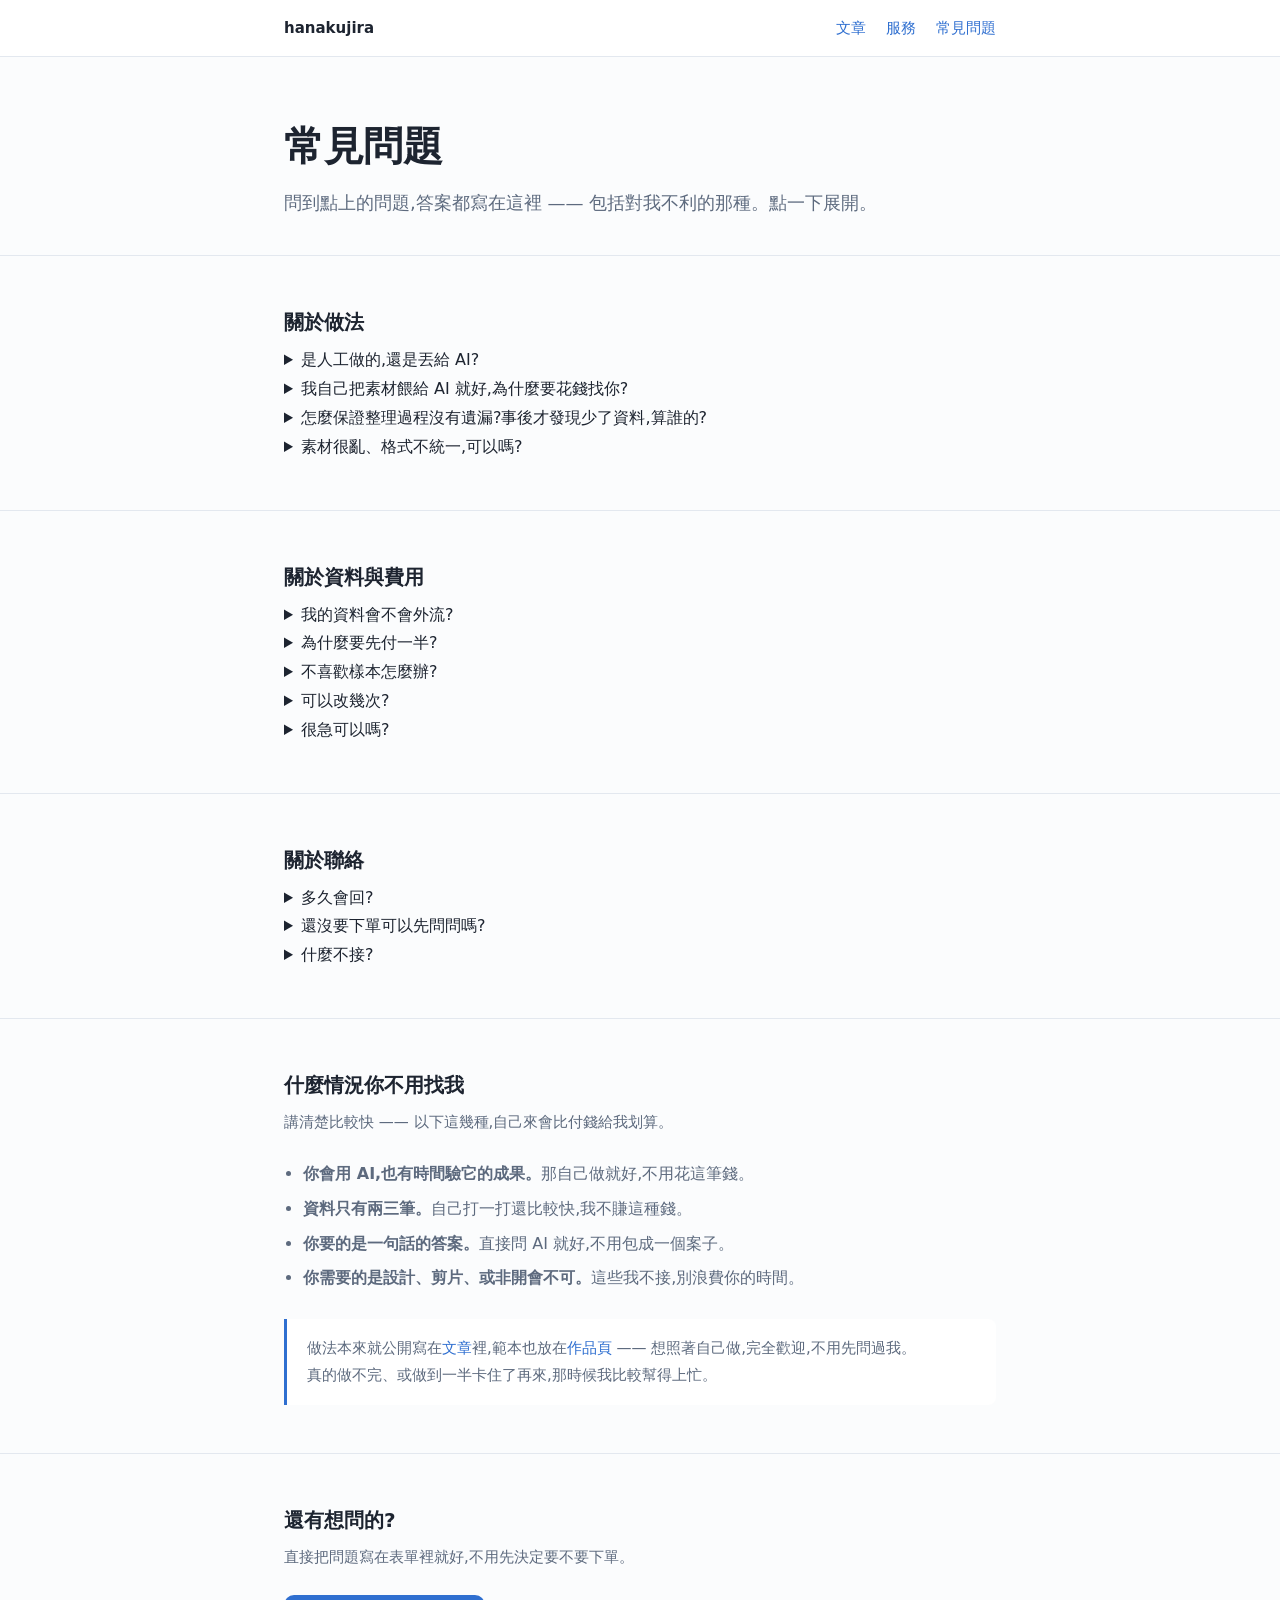
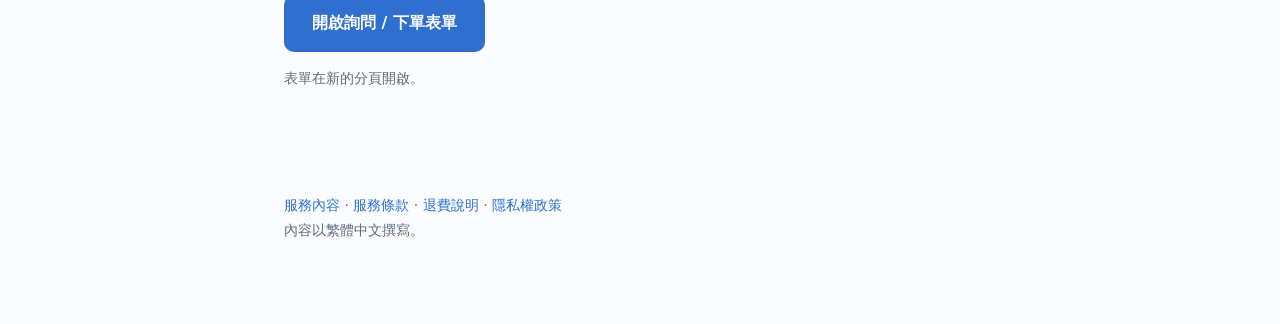
==== faq/index.html @ 6cf31150 "Add files via upload" ====
<!doctype html>
<html lang="zh-Hant">
<head>
<meta charset="utf-8">
<meta name="viewport" content="width=device-width, initial-scale=1">
<title>常見問題 ─ 把一團亂變成一份表</title>
<meta name="description" content="關於整理工作最常被問的幾件事:用不用 AI、資料會不會漏、外流不外流、為什麼要先付一半。">
<meta property="og:type" content="website">
<meta property="og:site_name" content="把一團亂變成一份表">
<meta property="og:title" content="常見問題 ─ 把一團亂變成一份表">
<meta property="og:description" content="關於整理工作最常被問的幾件事:用不用 AI、資料會不會漏、外流不外流、為什麼要先付一半。">
<meta name="twitter:card" content="summary">
<link rel="stylesheet" href="../assets/style.css">
</head>
<body>
<nav><div class="wrap">
  <a class="brand" href="../index.html">hanakujira</a>
  <a href="../index.html">文章</a>
  <a href="../service/index.html">服務</a>
  <a href="index.html">常見問題</a>
</div></nav>
<header class="top"><div class="wrap">
  <h1>常見問題</h1>
  <p class="lede">問到點上的問題,答案都寫在這裡 —— 包括對我不利的那種。點一下展開。</p>
</div></header>

<section><div class="wrap">
  <h2>關於做法</h2>
  <div class="faq">
    <details>
      <summary>是人工做的,還是丟給 AI?</summary>
      <p>兩者都有,分工是這樣:<strong>AI 負責把東西讀過一遍、產出初稿,人負責下判斷和對帳。</strong>哪一段是重複的模板、哪幾個時間點值得抽、格式對不對、有沒有漏 —— 這些是判斷,AI 不會替你做,它會交出一份看起來很完整、其實缺東缺西的東西。</p>
      <p>所以流程裡一定有一道人工檢查,交付前我會自己先對過一次數字。不假裝全程手做,那不誠實。</p>
    </details>
    <details>
      <summary>我自己把素材餵給 AI 就好,為什麼要花錢找你?</summary>
      <p>如果你已經很習慣用 AI、也知道怎麼驗它有沒有亂寫,那差別確實不大 —— 老實說,這份工作對你來說不划算。</p>
      <p>會來找我的,通常是這幾種情況:</p>
      <ul class="plain">
        <li><strong>不會用</strong> —— 光是要問出對的問題就得學一段時間。</li>
        <li><strong>沒時間</strong> —— 跟 AI 來回磨三小時,還不確定對不對。</li>
        <li><strong>要一個負責任的人</strong> —— 自己做的錯了只能自己吞;我做的跟說好的不符,全額退。</li>
      </ul>
      <p>買的是「不用學、不用試錯、有人負責」,不是「整理」這個動作本身。</p>
    </details>
    <details>
      <summary>怎麼保證整理過程沒有遺漏?事後才發現少了資料,算誰的?</summary>
      <p>不能保證零遺漏 —— 敢說零遺漏的是在騙人。能保證的是<strong>你看得到我漏在哪裡</strong>:</p>
      <ul class="plain">
        <li>交付時附一份<strong>對帳</strong>:原始幾筆 / 幾段 → 成品幾筆,兩邊數字要對得起來。</li>
        <li>成品每一列標<strong>來源</strong>(哪個檔、哪一段、哪個時間點),你可以隨機抽幾筆回去對。</li>
        <li>範圍內有漏,免費補到好;我方造成的重大遺漏又補不回來,照合約退費。</li>
      </ul>
      <p>但最後還是請你自己過目一遍。完全外包、事後才驗,誰也救不了。</p>
    </details>
    <details>
      <summary>素材很亂、格式不統一,可以嗎?</summary>
      <p>那正是我接的工作。CSV、Excel 匯出、記事本、截圖、手寫拍照、影片,都可以 —— 但越亂越需要你講一句「這幾份裡面哪些才是準的」,不然兩邊對不起來時我無從判斷。</p>
    </details>
  </div>
</div></section>

<section><div class="wrap">
  <h2>關於資料與費用</h2>
  <div class="faq">
    <details>
      <summary>我的資料會不會外流?</summary>
      <p>素材只用來做你這一案,不轉給第三人、不當範例(要當範例一定先問你、去識別化到認不出來)。案子結束後依<a href="../privacy/index.html">隱私權政策</a>的期限刪除。細節寫在那頁。</p>
    </details>
    <details>
      <summary>為什麼要先付一半?</summary>
      <p>因為這一半是「真的開始做」的界線 —— 沒收訂金就開工,接到一半消失的成本得我自己吞。另一半等你看過成品再付,對你是保障。</p>
      <p>開工前還有一段<strong>免費樣本</strong>:表格三行、文章一段。不像就散,不用付錢。</p>
    </details>
    <details>
      <summary>不喜歡樣本怎麼辦?</summary>
      <p>直接說不要,不用付任何費用,也不用客套。樣本存在的目的就是讓你早點反悔。</p>
    </details>
    <details>
      <summary>可以改幾次?</summary>
      <p>每一案範圍內含<strong>1 次修改</strong>,第二次起每次加 30%。範圍外的需求(本來沒說的)另計,會先報價再動手 —— 不會做完才跟你說要加錢。</p>
    </details>
    <details>
      <summary>很急可以嗎?</summary>
      <p>48 小時內交件算急件,加 50%,而且不保證接 —— 手上已經有案子時,硬接就是兩個都做不好。</p>
    </details>
  </div>
</div></section>

<section><div class="wrap">
  <h2>關於聯絡</h2>
  <div class="faq">
    <details>
      <summary>多久會回?</summary>
      <p>填完表單,一個工作天內會回,通常更快。假日或深夜的訊息,下一個工作天回。</p>
    </details>
    <details>
      <summary>還沒要下單可以先問問嗎?</summary>
      <p>可以。表單裡有一格「只是想問問,還沒要下單」,打勾就好 —— 我不會追著你問要不要做。要電話或要開會的就沒辦法了,這邊全程文字。</p>
    </details>
    <details>
      <summary>什麼不接?</summary>
      <p>畫圖、排版設計、影音剪輯;需要打電話或開會討論的;代客登入別人帳號的操作;以及「全部做完才付款」。其他大概都可以問問看。</p>
    </details>
  </div>
</div></section>

<section><div class="wrap">
  <h2>什麼情況你不用找我</h2>
  <p class="sub">講清楚比較快 —— 以下這幾種,自己來會比付錢給我划算。</p>
  <ul class="plain">
    <li><strong>你會用 AI,也有時間驗它的成果。</strong>那自己做就好,不用花這筆錢。</li>
    <li><strong>資料只有兩三筆。</strong>自己打一打還比較快,我不賺這種錢。</li>
    <li><strong>你要的是一句話的答案。</strong>直接問 AI 就好,不用包成一個案子。</li>
    <li><strong>你需要的是設計、剪片、或非開會不可。</strong>這些我不接,別浪費你的時間。</li>
  </ul>
  <div class="note">做法本來就公開寫在<a href="../index.html">文章</a>裡,範本也放在<a href="../cases/japanese-course/index.html">作品頁</a> —— 想照著自己做,完全歡迎,不用先問過我。<br>真的做不完、或做到一半卡住了再來,那時候我比較幫得上忙。</div>
</div></section>

<section style="border-bottom:none"><div class="wrap">
  <h2>還有想問的?</h2>
  <p class="sub">直接把問題寫在表單裡就好,不用先決定要不要下單。</p>
  <a class="cta" href="https://docs.google.com/forms/d/e/1FAIpQLScnGw0mX1LYNieRpI21n4VxQm3NAoE18wkauY4ghAWDm2J4aQ/viewform" target="_blank" rel="noopener">開啟詢問 / 下單表單</a>
  <p style="color:var(--muted);font-size:14px;margin-top:14px">表單在新的分頁開啟。</p>
</div></section>
<footer><div class="wrap">
  <a href="../service/index.html">服務內容</a> · <a href="../terms/index.html">服務條款</a> · <a href="../refund/index.html">退費說明</a> · <a href="../privacy/index.html">隱私權政策</a><br>
  內容以繁體中文撰寫。
</div></footer>
</body>
</html>
---- assets/style.css ----
:root{
  --ink:#1d2430; --muted:#5d6a7e; --line:#e3e8ef; --bg:#fbfcfd; --accent:#2f6fd0;
}
*{box-sizing:border-box}
html{-webkit-text-size-adjust:100%}
body{
  margin:0; background:var(--bg); color:var(--ink); line-height:1.8;
  font-family:"Noto Sans TC","Microsoft JhengHei","PingFang TC",system-ui,sans-serif;
  -webkit-font-smoothing:antialiased;
}
.wrap{max-width:760px;margin:0 auto;padding:0 24px}
a{color:var(--accent);text-decoration:none}
a:hover{text-decoration:underline}
nav{
  border-bottom:1px solid var(--line); background:#fff;
}
nav .wrap{display:flex;gap:20px;align-items:center;height:56px;font-size:15px}
nav .brand{font-weight:700;color:var(--ink);margin-right:auto}
header.top{padding:64px 0 36px;border-bottom:1px solid var(--line)}
h1{font-size:clamp(27px,5vw,40px);line-height:1.25;margin:0 0 16px;letter-spacing:-.01em}
.lede{font-size:18px;color:var(--muted);margin:0;max-width:34em}
.lede strong{color:var(--ink);font-weight:600}
section{padding:48px 0;border-bottom:1px solid var(--line)}
h2{font-size:20px;margin:0 0 6px}
.sub{color:var(--muted);font-size:15px;margin:0 0 24px}

/* 文章列表 */
ul.posts{list-style:none;margin:0;padding:0}
ul.posts li{border-bottom:1px solid var(--line);padding:20px 0}
ul.posts li:last-child{border-bottom:none}
ul.posts a{font-size:18px;font-weight:600;color:var(--ink)}
ul.posts .meta{color:var(--muted);font-size:14px;margin-top:4px}

/* 服務卡 */
.cards{display:grid;gap:16px}
.card{background:#fff;border:1px solid var(--line);border-radius:14px;padding:22px 24px;display:grid;grid-template-columns:1fr auto;gap:8px 20px;align-items:start}
.card h3{margin:0 0 6px;font-size:17px}
.card p{margin:0;color:var(--muted);font-size:15px}
.price{text-align:right;white-space:nowrap}
.price b{font-size:20px;display:block;letter-spacing:-.01em}
.price span{font-size:13px;color:var(--muted)}
.note{background:#fff;border-left:3px solid var(--accent);border-radius:0 8px 8px 0;padding:16px 20px;color:var(--muted);font-size:15px;margin-top:26px}
ol.steps{margin:0;padding:0;list-style:none;counter-reset:s}
ol.steps li{counter-increment:s;position:relative;padding-left:44px;margin-bottom:20px}
ol.steps li::before{content:counter(s);position:absolute;left:0;top:2px;width:28px;height:28px;border-radius:50%;background:var(--accent);color:#fff;display:grid;place-items:center;font-size:14px;font-weight:700}
ol.steps b{display:block}
ol.steps span{color:var(--muted);font-size:15px}
ul.plain{margin:0;padding-left:1.2em;color:var(--muted)}
ul.plain li{margin-bottom:6px}
.cta{display:inline-block;background:var(--accent);color:#fff;padding:14px 28px;border-radius:10px;font-weight:600}
.cta:hover{text-decoration:none;opacity:.9}

/* 文章本文 */
article.post{padding:48px 0 72px}
article.post h1{font-size:clamp(25px,4.5vw,34px);margin-bottom:28px}
article.post h2{font-size:21px;margin:44px 0 12px;padding-top:8px}
article.post h3{font-size:17px;margin:32px 0 10px}
article.post p{margin:0 0 18px}
article.post blockquote{margin:24px 0;padding:4px 0 4px 20px;border-left:3px solid var(--line);color:var(--muted)}
article.post blockquote p:last-child{margin-bottom:0}
article.post ul,article.post ol{padding-left:1.4em;margin:0 0 18px}
article.post li{margin-bottom:8px}
article.post pre{background:#11161f;color:#e6edf3;padding:16px 18px;border-radius:10px;overflow:auto;font-size:14px;line-height:1.6;margin:0 0 18px}
article.post code{font-family:"Cascadia Mono",Consolas,monospace;font-size:.92em;background:#eef1f5;padding:2px 5px;border-radius:4px}
article.post pre code{background:none;padding:0;font-size:inherit;color:inherit}
article.post table{border-collapse:collapse;width:100%;margin:0 0 20px;font-size:15px;background:#fff}
article.post th,article.post td{border:1px solid var(--line);padding:10px 12px;text-align:left;vertical-align:top}
article.post th{background:#f3f6fa;font-weight:600}
article.post hr{border:none;border-top:1px solid var(--line);margin:36px 0}
article.post img{max-width:100%}
footer{padding:40px 0 80px;color:var(--muted);font-size:14px}
@media(max-width:560px){.card{grid-template-columns:1fr}.price{text-align:left}}
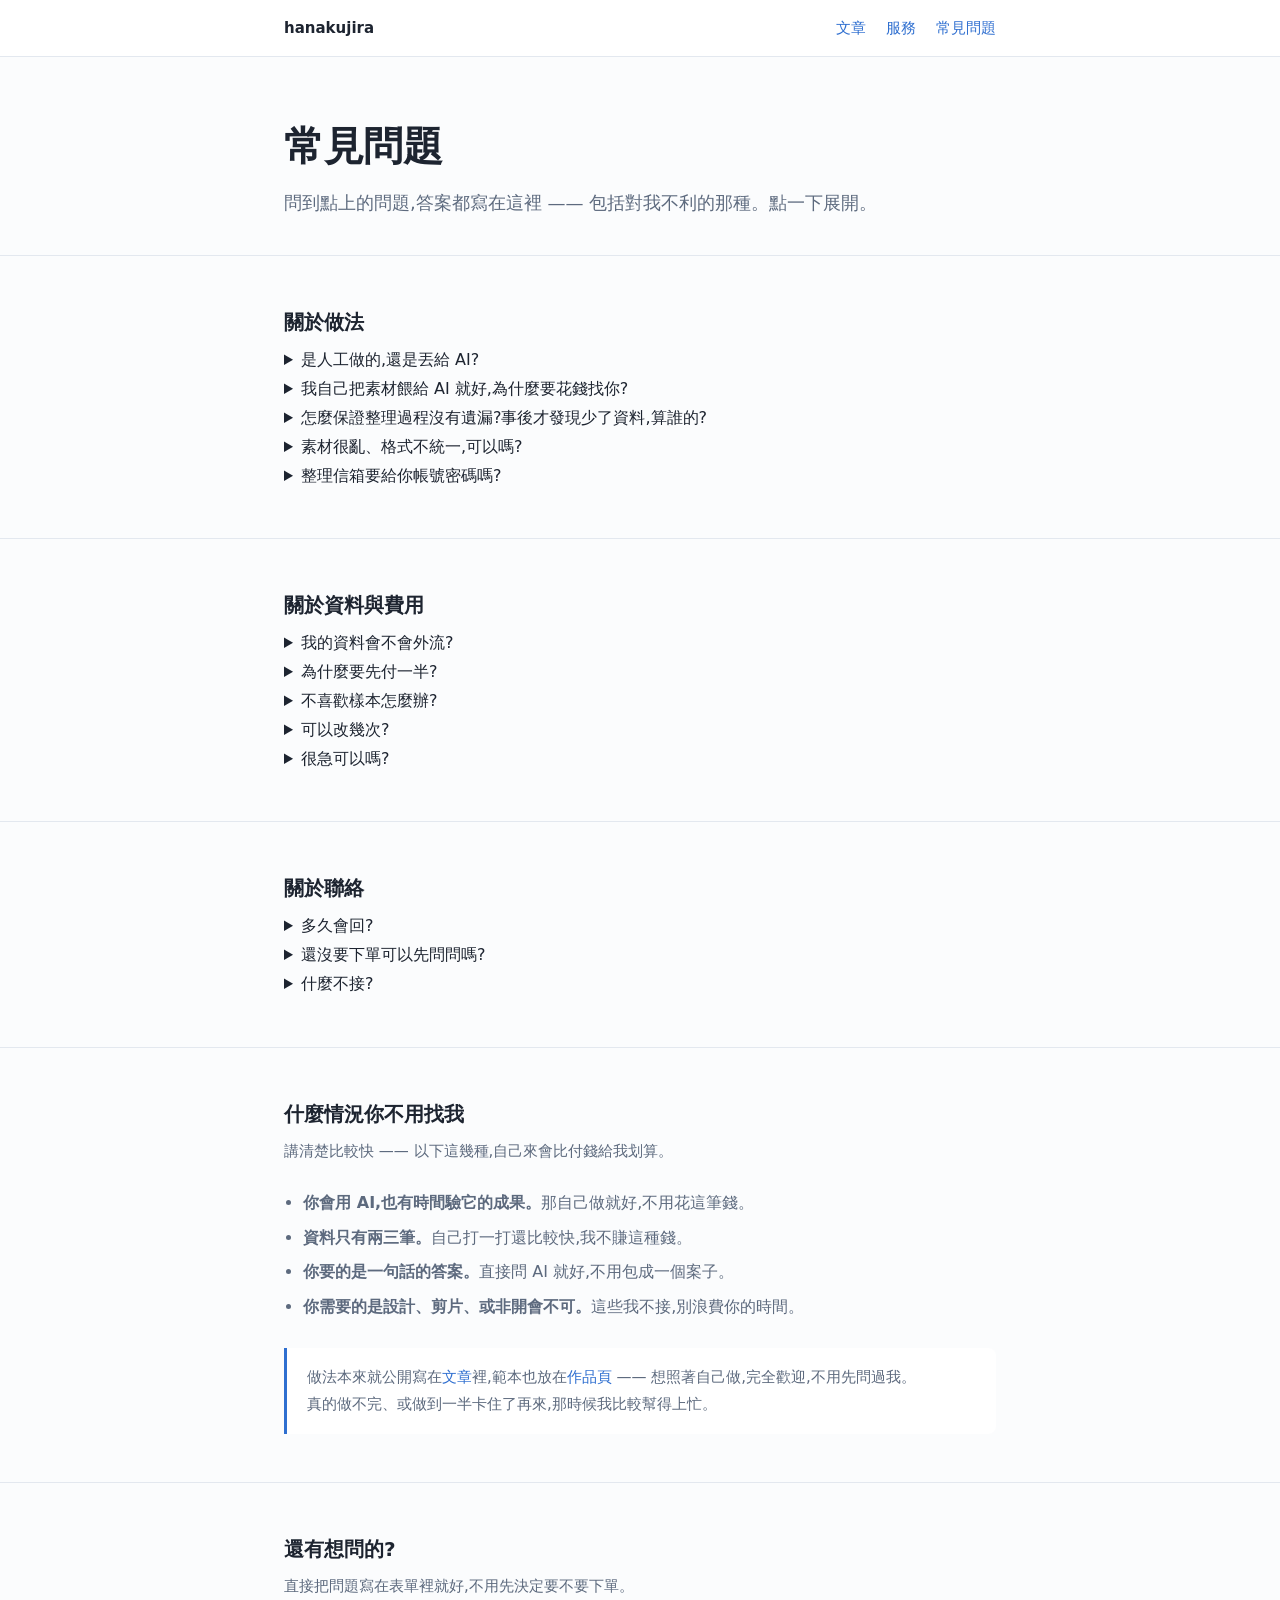
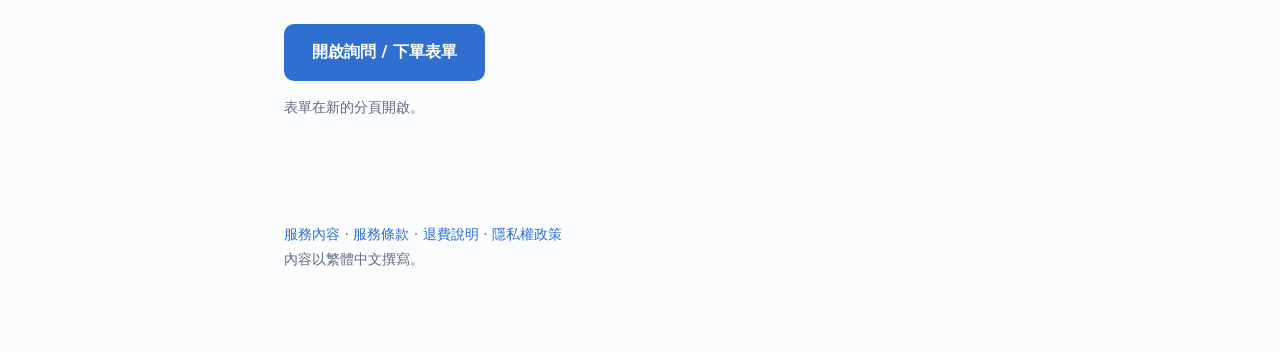
==== commit 4e5ba5b1: "Add files via upload" ====
--- a/faq/index.html
+++ b/faq/index.html
@@ -57,6 +57,11 @@
       <summary>素材很亂、格式不統一,可以嗎?</summary>
       <p>那正是我接的工作。CSV、Excel 匯出、記事本、截圖、手寫拍照、影片,都可以 —— 但越亂越需要你講一句「這幾份裡面哪些才是準的」,不然兩邊對不起來時我無從判斷。</p>
     </details>
+    <details>
+      <summary>整理信箱要給你帳號密碼嗎?</summary>
+      <p>不用,我不會登入你的信箱。做法是我出一份<strong>操作單</strong>:先封存哪些、哪些留著、兩條篩選器怎麼設,你在自己電腦上照著按十幾分鐘,按完就是結果。</p>
+      <p>信一封都不會刪,只是從收件匣搬到「封存」,搜尋還找得到。真的要刪,由你自己決定、自己按。</p>
+    </details>
   </div>
 </div></section>
 
@@ -96,7 +101,7 @@
     </details>
     <details>
       <summary>還沒要下單可以先問問嗎?</summary>
-      <p>可以。表單裡有一格「只是想問問,還沒要下單」,打勾就好 —— 我不會追著你問要不要做。要電話或要開會的就沒辦法了,這邊全程文字。</p>
+      <p>可以。表單裡有一題「這次是想下單,還是只想先問問?」,選「只是想先問問」就好 —— 我不會追著你問要不要做。要電話或要開會的就沒辦法了,這邊全程文字。</p>
     </details>
     <details>
       <summary>什麼不接?</summary>
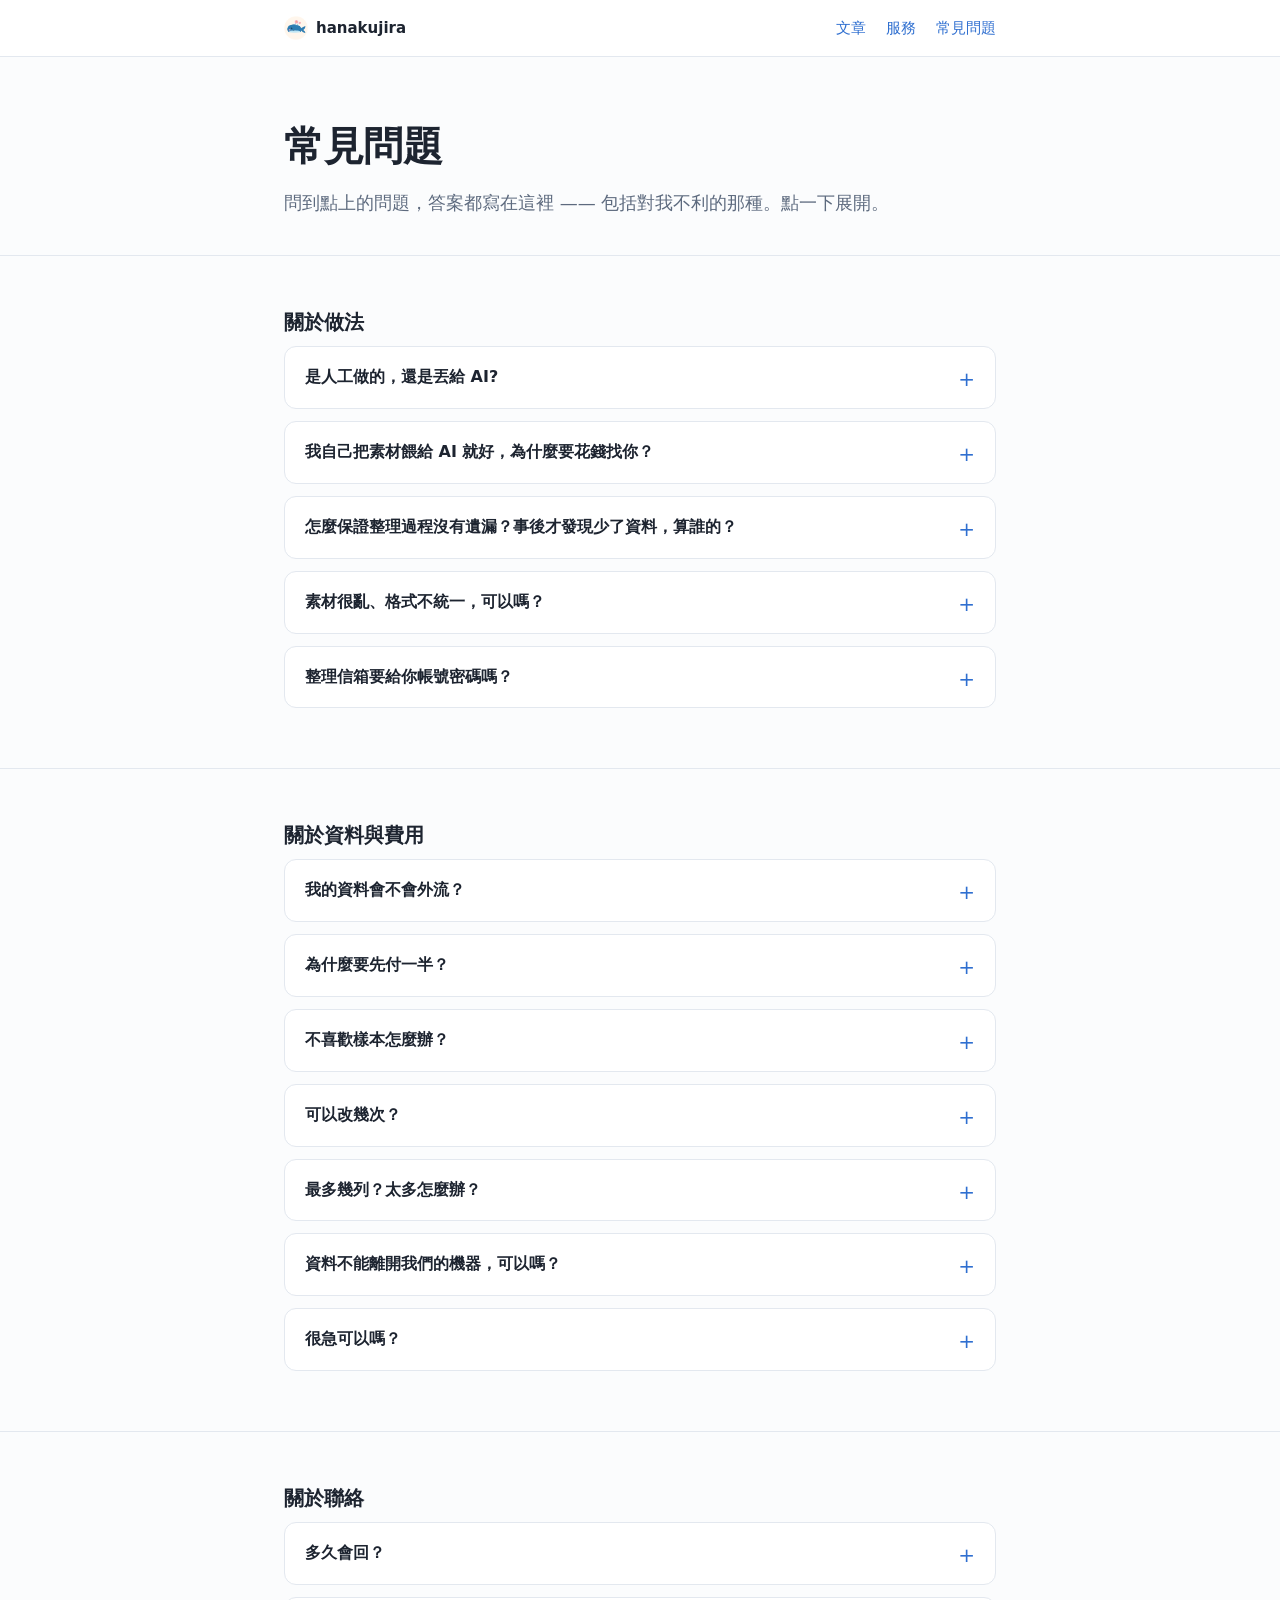
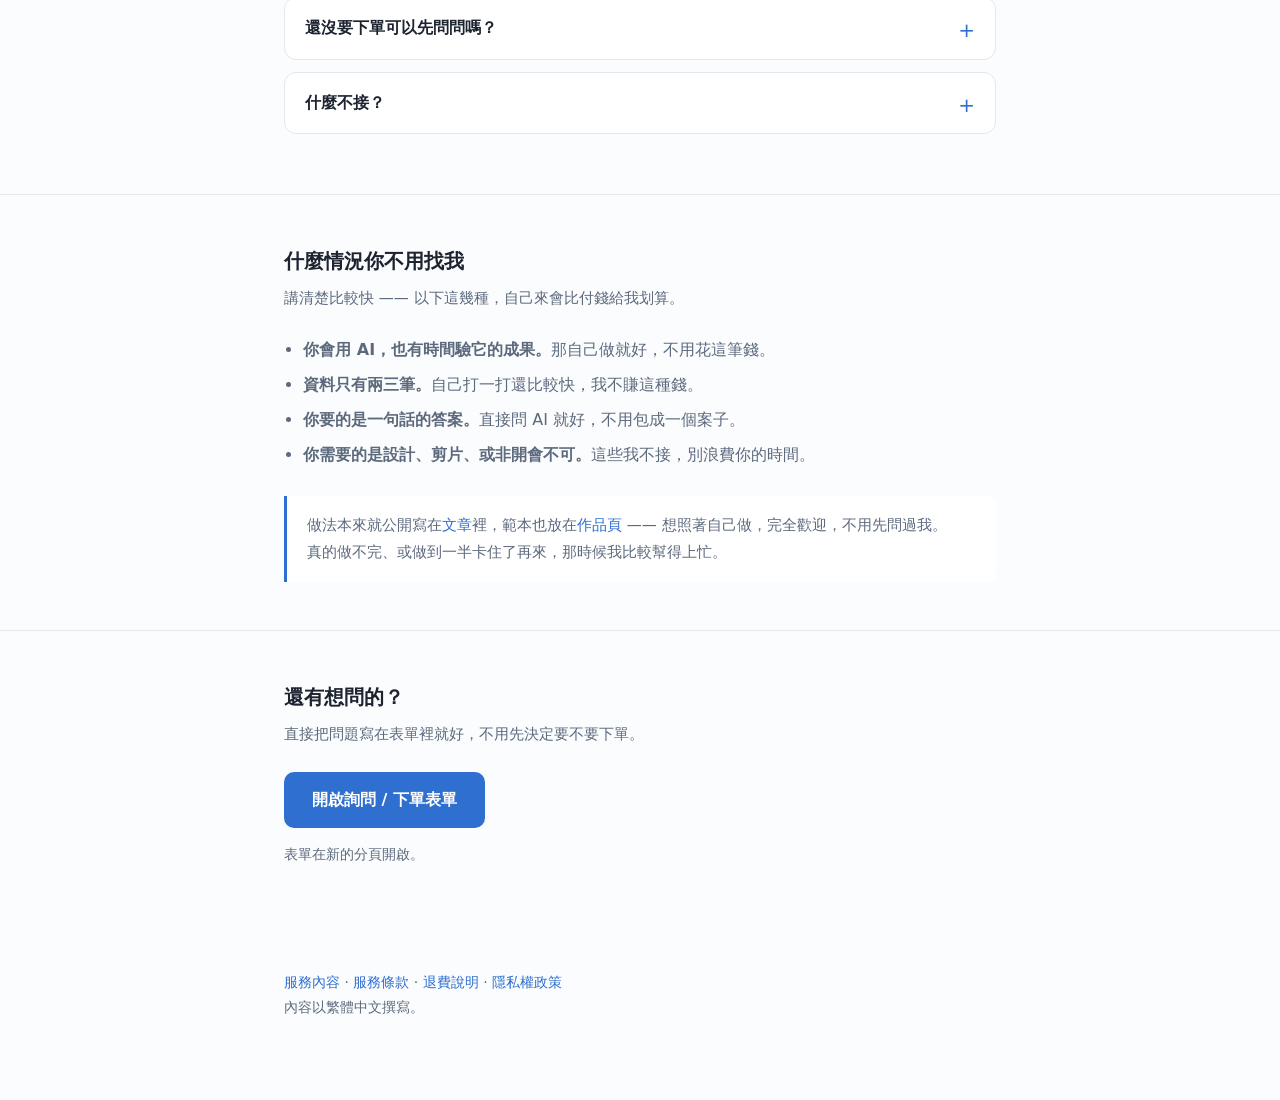
==== commit f5fd2256: "faq: row cap, cloud tools, and what I do not take" ====
--- a/faq/index.html
+++ b/faq/index.html
@@ -4,63 +4,64 @@
 <meta charset="utf-8">
 <meta name="viewport" content="width=device-width, initial-scale=1">
 <title>常見問題 ─ 把一團亂變成一份表</title>
-<meta name="description" content="關於整理工作最常被問的幾件事:用不用 AI、資料會不會漏、外流不外流、為什麼要先付一半。">
+<meta name="description" content="關於整理工作最常被問的幾件事：用不用 AI、資料會不會漏、外流不外流、為什麼要先付一半。">
 <meta property="og:type" content="website">
 <meta property="og:site_name" content="把一團亂變成一份表">
 <meta property="og:title" content="常見問題 ─ 把一團亂變成一份表">
-<meta property="og:description" content="關於整理工作最常被問的幾件事:用不用 AI、資料會不會漏、外流不外流、為什麼要先付一半。">
+<meta property="og:description" content="關於整理工作最常被問的幾件事：用不用 AI、資料會不會漏、外流不外流、為什麼要先付一半。">
 <meta name="twitter:card" content="summary">
 <link rel="stylesheet" href="../assets/style.css">
+<link rel="icon" href="../assets/logo.png">
 </head>
 <body>
 <nav><div class="wrap">
-  <a class="brand" href="../index.html">hanakujira</a>
+  <a class="brand" href="../index.html"><img class="brandlogo" src="../assets/logo.png" alt="" />hanakujira</a>
   <a href="../index.html">文章</a>
   <a href="../service/index.html">服務</a>
   <a href="index.html">常見問題</a>
 </div></nav>
 <header class="top"><div class="wrap">
   <h1>常見問題</h1>
-  <p class="lede">問到點上的問題,答案都寫在這裡 —— 包括對我不利的那種。點一下展開。</p>
+  <p class="lede">問到點上的問題，答案都寫在這裡 —— 包括對我不利的那種。點一下展開。</p>
 </div></header>
 
 <section><div class="wrap">
   <h2>關於做法</h2>
   <div class="faq">
     <details>
-      <summary>是人工做的,還是丟給 AI?</summary>
-      <p>兩者都有,分工是這樣:<strong>AI 負責把東西讀過一遍、產出初稿,人負責下判斷和對帳。</strong>哪一段是重複的模板、哪幾個時間點值得抽、格式對不對、有沒有漏 —— 這些是判斷,AI 不會替你做,它會交出一份看起來很完整、其實缺東缺西的東西。</p>
-      <p>所以流程裡一定有一道人工檢查,交付前我會自己先對過一次數字。不假裝全程手做,那不誠實。</p>
+      <summary>是人工做的，還是丟給 AI?</summary>
+      <p>兩者都有，分工是這樣：<strong>AI 負責把東西讀過一遍、產出初稿，人負責下判斷和對帳。</strong>哪一段是重複的模板、哪幾個時間點值得抽、格式對不對、有沒有漏 —— 這些是判斷，AI 不會替你做，它會交出一份看起來很完整、其實缺東缺西的東西。</p>
+      <p>所以流程裡一定有一道人工檢查，交付前我會自己先對過一次數字。不假裝全程手做，那不誠實。</p>
     </details>
     <details>
-      <summary>我自己把素材餵給 AI 就好,為什麼要花錢找你?</summary>
-      <p>如果你已經很習慣用 AI、也知道怎麼驗它有沒有亂寫,那差別確實不大 —— 老實說,這份工作對你來說不划算。</p>
-      <p>會來找我的,通常是這幾種情況:</p>
+      <summary>我自己把素材餵給 AI 就好，為什麼要花錢找你？</summary>
+      <p>如果你已經很習慣用 AI、也知道怎麼驗它有沒有亂寫，那差別確實不大 —— 老實說，這份工作對你來說不划算。</p>
+      <p>會來找我的，通常是這幾種情況：</p>
       <ul class="plain">
         <li><strong>不會用</strong> —— 光是要問出對的問題就得學一段時間。</li>
-        <li><strong>沒時間</strong> —— 跟 AI 來回磨三小時,還不確定對不對。</li>
-        <li><strong>要一個負責任的人</strong> —— 自己做的錯了只能自己吞;我做的跟說好的不符,全額退。</li>
+        <li><strong>沒時間</strong> —— 跟 AI 來回磨三小時，還不確定對不對。</li>
+        <li><strong>要一個負責任的人</strong> —— 自己做的錯了只能自己吞；我做的跟說好的不符，全額退。</li>
       </ul>
-      <p>買的是「不用學、不用試錯、有人負責」,不是「整理」這個動作本身。</p>
+      <p>買的是「不用學、不用試錯、有人負責」，不是「整理」這個動作本身。</p>
     </details>
     <details>
-      <summary>怎麼保證整理過程沒有遺漏?事後才發現少了資料,算誰的?</summary>
-      <p>不能保證零遺漏 —— 敢說零遺漏的是在騙人。能保證的是<strong>你看得到我漏在哪裡</strong>:</p>
+      <summary>怎麼保證整理過程沒有遺漏？事後才發現少了資料，算誰的？</summary>
+      <p>不能保證零遺漏 —— 敢說零遺漏的是在騙人。能保證的是<strong>你看得到我漏在哪裡</strong>：</p>
       <ul class="plain">
-        <li>交付時附一份<strong>對帳</strong>:原始幾筆 / 幾段 → 成品幾筆,兩邊數字要對得起來。</li>
-        <li>成品每一列標<strong>來源</strong>(哪個檔、哪一段、哪個時間點),你可以隨機抽幾筆回去對。</li>
-        <li>範圍內有漏,免費補到好;我方造成的重大遺漏又補不回來,照合約退費。</li>
+        <li>交付時附一份<strong>對帳</strong>：原始幾筆 / 幾段 → 成品幾筆，兩邊數字要對得起來。</li>
+        <li>成品每一列標<strong>來源</strong>（哪個檔、哪一段、哪個時間點），你可以隨機抽幾筆回去對。</li>
+        <li>範圍內有漏，免費補到好；我方造成的重大遺漏又補不回來，照合約退費。</li>
       </ul>
-      <p>但最後還是請你自己過目一遍。完全外包、事後才驗,誰也救不了。</p>
+      <p>但最後還是請你自己過目一遍。完全外包、事後才驗，誰也救不了。</p>
     </details>
     <details>
-      <summary>素材很亂、格式不統一,可以嗎?</summary>
-      <p>那正是我接的工作。CSV、Excel 匯出、記事本、截圖、手寫拍照、影片,都可以 —— 但越亂越需要你講一句「這幾份裡面哪些才是準的」,不然兩邊對不起來時我無從判斷。</p>
+      <summary>素材很亂、格式不統一，可以嗎？</summary>
+      <p>那正是我接的工作。CSV、Excel 匯出、記事本、截圖、手寫拍照、影片，都可以 —— 但越亂越需要你講一句「這幾份裡面哪些才是準的」，不然兩邊對不起來時我無從判斷。</p>
     </details>
     <details>
-      <summary>整理信箱要給你帳號密碼嗎?</summary>
-      <p>不用,我不會登入你的信箱。做法是我出一份<strong>操作單</strong>:先封存哪些、哪些留著、兩條篩選器怎麼設,你在自己電腦上照著按十幾分鐘,按完就是結果。</p>
-      <p>信一封都不會刪,只是從收件匣搬到「封存」,搜尋還找得到。真的要刪,由你自己決定、自己按。</p>
+      <summary>整理信箱要給你帳號密碼嗎？</summary>
+      <p>不用，我不會登入你的信箱。做法是我出一份<strong>操作單</strong>：先封存哪些、哪些留著、兩條篩選器怎麼設，你在自己電腦上照著按十幾分鐘，按完就是結果。</p>
+      <p>信一封都不會刪，只是從收件匣搬到「封存」，搜尋還找得到。真的要刪，由你自己決定、自己按。</p>
     </details>
   </div>
 </div></section>
@@ -69,25 +70,35 @@
   <h2>關於資料與費用</h2>
   <div class="faq">
     <details>
-      <summary>我的資料會不會外流?</summary>
-      <p>素材只用來做你這一案,不轉給第三人、不當範例(要當範例一定先問你、去識別化到認不出來)。案子結束後依<a href="../privacy/index.html">隱私權政策</a>的期限刪除。細節寫在那頁。</p>
+      <summary>我的資料會不會外流？</summary>
+      <p>素材只用來做你這一案，不轉給第三人、不當範例（要當範例一定先問你、去識別化到認不出來）。案子結束後依<a href="../privacy/index.html">隱私權政策</a>的期限刪除。細節寫在那頁。</p>
     </details>
     <details>
-      <summary>為什麼要先付一半?</summary>
-      <p>因為這一半是「真的開始做」的界線 —— 沒收訂金就開工,接到一半消失的成本得我自己吞。另一半等你看過成品再付,對你是保障。</p>
-      <p>開工前還有一段<strong>免費樣本</strong>:表格三行、文章一段。不像就散,不用付錢。</p>
+      <summary>為什麼要先付一半？</summary>
+      <p>因為這一半是「真的開始做」的界線 —— 沒收訂金就開工，接到一半消失的成本得我自己吞。另一半等你看過成品再付，對你是保障。</p>
+      <p>開工前還有一段<strong>免費樣本</strong>：表格三行、文章一段。這一段是給你「看風格、看手路」的取樣，不算開工，不像就散，不用付錢。</p>
     </details>
     <details>
-      <summary>不喜歡樣本怎麼辦?</summary>
-      <p>直接說不要,不用付任何費用,也不用客套。樣本存在的目的就是讓你早點反悔。</p>
+      <summary>不喜歡樣本怎麼辦？</summary>
+      <p>直接說不要，不用付任何費用，也不用客套。樣本存在的目的就是讓你早點反悔。</p>
     </details>
     <details>
-      <summary>可以改幾次?</summary>
-      <p>每一案範圍內含<strong>1 次修改</strong>,第二次起每次加 30%。範圍外的需求(本來沒說的)另計,會先報價再動手 —— 不會做完才跟你說要加錢。</p>
+      <summary>可以改幾次？</summary>
+      <p>每一案範圍內含<strong>1 次修改</strong>，第二次起每次加 30%。範圍外的需求（本來沒說的）另計，會先報價再動手 —— 不會做完才跟你說要加錢。</p>
+      <p>要分清楚兩種：<strong>「漏做」</strong>是我們的錯，不算修改次數，免費補到好；<strong>「想改」</strong>是你看了想調整內容或方向，才計入上面的修改次數。</p>
     </details>
     <details>
-      <summary>很急可以嗎?</summary>
-      <p>48 小時內交件算急件,加 50%,而且不保證接 —— 手上已經有案子時,硬接就是兩個都做不好。</p>
+      <summary>最多幾列？太多怎麼辦？</summary>
+      <p>單張表 <strong>2,000 列以內</strong>是固定價的範圍。超過的我會先切成幾段、或分成幾次交，報價前講清楚是哪一種，不會做完才說要加錢。<br>輸入請給 CSV、XLSX 或 Google Sheets 連結；截圖和 PDF 不行 —— 那不是「幫你整理」，那是「幫你重打」。</p>
+    </details>
+    <details>
+      <summary>資料不能離開我們的機器，可以嗎？</summary>
+      <p><strong>這種我不接。</strong>我用的模型在雲端，檔案讀的時候會經過第三方服務。與其先答應了再出事，不如現在就說清楚。</p>
+      <p>如果只是「不想把客戶名單整份給人看」，可以只送<strong>五列樣本</strong>，我先告訴你哪些欄位該遮、怎麼遮，遮完再談。我不會拿你的資料去訓練任何東西，結案後工作副本刪掉。</p>
+    </details>
+    <details>
+      <summary>很急可以嗎？</summary>
+      <p>48 小時內交件算急件，加 50%，而且不保證接 —— 手上已經有案子時，硬接就是兩個都做不好。<strong>當日急件一律不接。</strong></p>
     </details>
   </div>
 </div></section>
@@ -96,35 +107,35 @@
   <h2>關於聯絡</h2>
   <div class="faq">
     <details>
-      <summary>多久會回?</summary>
-      <p>填完表單,一個工作天內會回,通常更快。假日或深夜的訊息,下一個工作天回。</p>
+      <summary>多久會回？</summary>
+      <p>填完表單，一個工作天內會回，通常更快。假日或深夜的訊息，下一個工作天回。</p>
     </details>
     <details>
-      <summary>還沒要下單可以先問問嗎?</summary>
-      <p>可以。表單裡有一題「這次是想下單,還是只想先問問?」,選「只是想先問問」就好 —— 我不會追著你問要不要做。要電話或要開會的就沒辦法了,這邊全程文字。</p>
+      <summary>還沒要下單可以先問問嗎？</summary>
+      <p>可以。表單裡有一題「這次是想下單，還是只想先問問？」，選「只是想先問問」就好 —— 我不會追著你問要不要做。要電話或要開會的就沒辦法了，這邊全程文字。</p>
     </details>
     <details>
-      <summary>什麼不接?</summary>
-      <p>畫圖、排版設計、影音剪輯;需要打電話或開會討論的;代客登入別人帳號的操作;以及「全部做完才付款」。其他大概都可以問問看。</p>
+      <summary>什麼不接？</summary>
+      <p>畫圖、排版設計、影音剪輯；需要打電話或開會討論的；代客登入別人帳號的操作；以及「全部做完才付款」。其他大概都可以問問看。</p>
     </details>
   </div>
 </div></section>
 
 <section><div class="wrap">
   <h2>什麼情況你不用找我</h2>
-  <p class="sub">講清楚比較快 —— 以下這幾種,自己來會比付錢給我划算。</p>
+  <p class="sub">講清楚比較快 —— 以下這幾種，自己來會比付錢給我划算。</p>
   <ul class="plain">
-    <li><strong>你會用 AI,也有時間驗它的成果。</strong>那自己做就好,不用花這筆錢。</li>
-    <li><strong>資料只有兩三筆。</strong>自己打一打還比較快,我不賺這種錢。</li>
-    <li><strong>你要的是一句話的答案。</strong>直接問 AI 就好,不用包成一個案子。</li>
-    <li><strong>你需要的是設計、剪片、或非開會不可。</strong>這些我不接,別浪費你的時間。</li>
+    <li><strong>你會用 AI，也有時間驗它的成果。</strong>那自己做就好，不用花這筆錢。</li>
+    <li><strong>資料只有兩三筆。</strong>自己打一打還比較快，我不賺這種錢。</li>
+    <li><strong>你要的是一句話的答案。</strong>直接問 AI 就好，不用包成一個案子。</li>
+    <li><strong>你需要的是設計、剪片、或非開會不可。</strong>這些我不接，別浪費你的時間。</li>
   </ul>
-  <div class="note">做法本來就公開寫在<a href="../index.html">文章</a>裡,範本也放在<a href="../cases/japanese-course/index.html">作品頁</a> —— 想照著自己做,完全歡迎,不用先問過我。<br>真的做不完、或做到一半卡住了再來,那時候我比較幫得上忙。</div>
+  <div class="note">做法本來就公開寫在<a href="../index.html">文章</a>裡，範本也放在<a href="../cases/japanese-course/index.html">作品頁</a> —— 想照著自己做，完全歡迎，不用先問過我。<br>真的做不完、或做到一半卡住了再來，那時候我比較幫得上忙。</div>
 </div></section>
 
 <section style="border-bottom:none"><div class="wrap">
-  <h2>還有想問的?</h2>
-  <p class="sub">直接把問題寫在表單裡就好,不用先決定要不要下單。</p>
+  <h2>還有想問的？</h2>
+  <p class="sub">直接把問題寫在表單裡就好，不用先決定要不要下單。</p>
   <a class="cta" href="https://docs.google.com/forms/d/e/1FAIpQLScnGw0mX1LYNieRpI21n4VxQm3NAoE18wkauY4ghAWDm2J4aQ/viewform" target="_blank" rel="noopener">開啟詢問 / 下單表單</a>
   <p style="color:var(--muted);font-size:14px;margin-top:14px">表單在新的分頁開啟。</p>
 </div></section>
--- a/assets/style.css
+++ b/assets/style.css
@@ -15,7 +15,13 @@
   border-bottom:1px solid var(--line); background:#fff;
 }
 nav .wrap{display:flex;gap:20px;align-items:center;height:56px;font-size:15px}
-nav .brand{font-weight:700;color:var(--ink);margin-right:auto}
+nav .brand{font-weight:700;color:var(--ink);margin-right:auto;display:flex;align-items:center;gap:8px}
+nav .brandlogo{width:24px;height:24px;display:block}
+/* 遠端還沒改 HTML 的頁面:用 CSS 補上同一顆小圓鯨,不必逐頁上傳 */
+nav .brand:not(:has(img))::before{
+  content:""; width:24px; height:24px; display:block; flex:none;
+  background:url("logo.png") center/contain no-repeat;
+}
 header.top{padding:64px 0 36px;border-bottom:1px solid var(--line)}
 h1{font-size:clamp(27px,5vw,40px);line-height:1.25;margin:0 0 16px;letter-spacing:-.01em}
 .lede{font-size:18px;color:var(--muted);margin:0;max-width:34em}
@@ -68,5 +74,17 @@
 article.post th{background:#f3f6fa;font-weight:600}
 article.post hr{border:none;border-top:1px solid var(--line);margin:36px 0}
 article.post img{max-width:100%}
+/* 常見問題:折疊清單 */
+.faq{margin:0}
+.faq details{background:#fff;border:1px solid var(--line);border-radius:12px;padding:0 20px;margin-bottom:12px}
+.faq summary{cursor:pointer;font-weight:600;font-size:16px;padding:16px 0;list-style:none;position:relative;padding-right:32px}
+.faq summary::-webkit-details-marker{display:none}
+.faq summary::after{content:"+";position:absolute;right:0;top:14px;color:var(--accent);font-size:20px;font-weight:400}
+.faq details[open] summary::after{content:"−"}
+.faq details[open] summary{border-bottom:1px solid var(--line);margin-bottom:14px}
+.faq details p{color:var(--muted);font-size:15px;margin:0 0 14px}
+.faq details p:last-child{margin-bottom:18px}
+.faq details ul.plain{margin:0 0 14px;padding-left:1.2em}
+
 footer{padding:40px 0 80px;color:var(--muted);font-size:14px}
 @media(max-width:560px){.card{grid-template-columns:1fr}.price{text-align:left}}
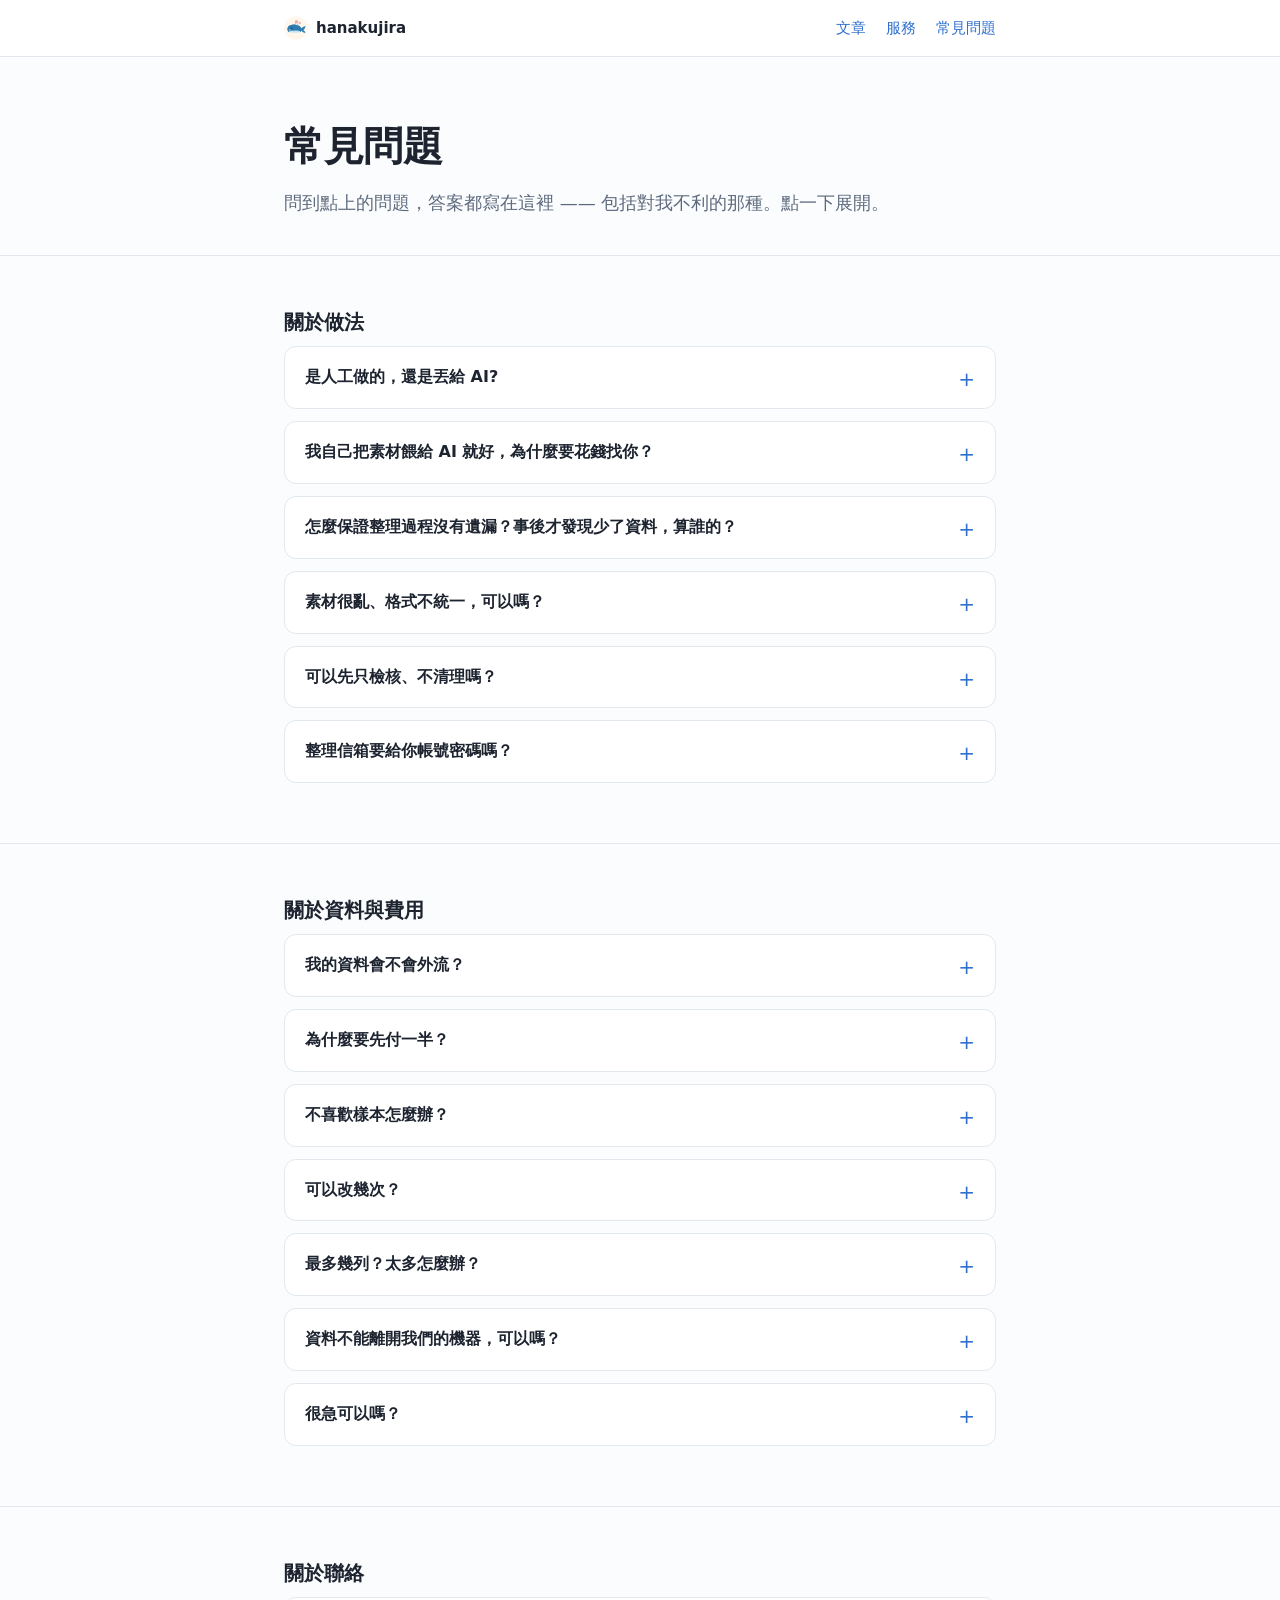
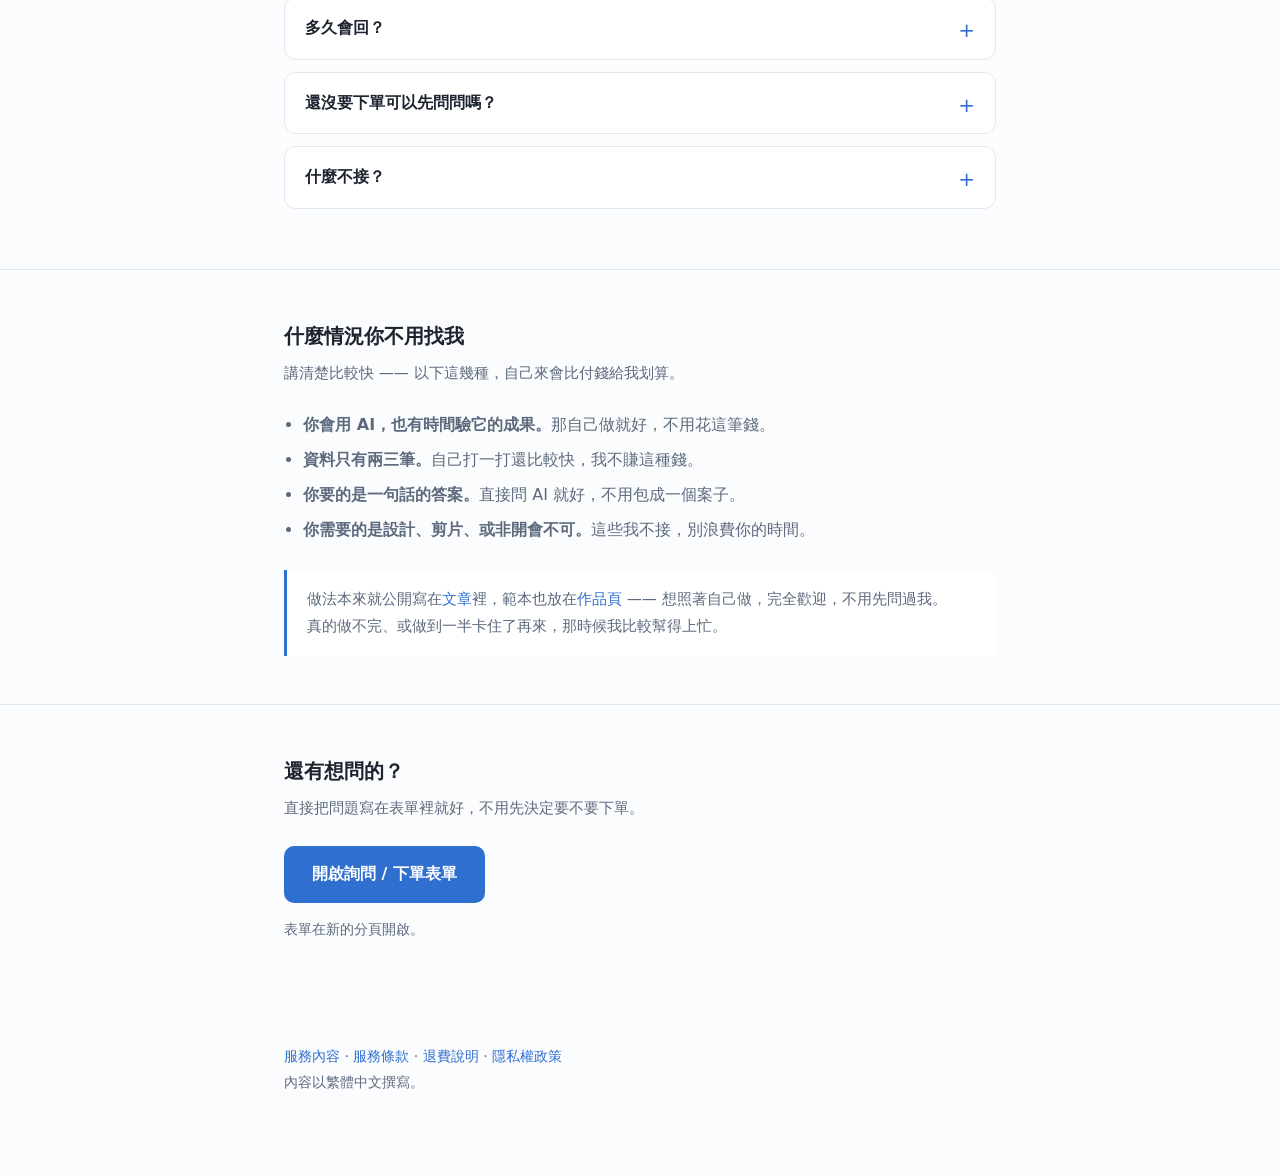
==== commit a9417f86: "常見問題:新增「可以先只檢核、不清理嗎」" ====
--- a/faq/index.html
+++ b/faq/index.html
@@ -59,6 +59,12 @@
       <p>那正是我接的工作。CSV、Excel 匯出、記事本、截圖、手寫拍照、影片，都可以 —— 但越亂越需要你講一句「這幾份裡面哪些才是準的」，不然兩邊對不起來時我無從判斷。</p>
     </details>
     <details>
+      <summary>可以先只檢核、不清理嗎？</summary>
+      <p>可以，那是<strong>方案 A「資料檢核」</strong>：<strong>NT$600、1 個工作天、2,000 列內</strong>。你的原檔不會被改動，拿到的是一頁報告 —— 五秒摘要（能不能直接用、三個最大的問題、建議動作）、規模、欄位結構、格式與值域、重複與缺漏、跨欄矛盾，每一項標「可自動修／需你決定／不建議動」，再附每類問題的三個例子與清理預覽。</p>
+      <p>要修再升級<strong>方案 B「檢核＋清理」</strong>（NT$1,500、3 個工作天）：清理後的檔案、變更紀錄、加上同一份報告。<strong>先做 A 再升級，A 的費用全額折抵。</strong></p>
+      <p>先講清楚：報告只會寫「依這 N 項規則檢查過」，不會寫「找出所有錯誤」；也不判斷資料真偽與業務正確性，那是資料所有人的責任。</p>
+    </details>
+    <details>
       <summary>整理信箱要給你帳號密碼嗎？</summary>
       <p>不用，我不會登入你的信箱。做法是我出一份<strong>操作單</strong>：先封存哪些、哪些留著、兩條篩選器怎麼設，你在自己電腦上照著按十幾分鐘，按完就是結果。</p>
       <p>信一封都不會刪，只是從收件匣搬到「封存」，搜尋還找得到。真的要刪，由你自己決定、自己按。</p>
@@ -89,7 +95,7 @@
     </details>
     <details>
       <summary>最多幾列？太多怎麼辦？</summary>
-      <p>單張表 <strong>2,000 列以內</strong>是固定價的範圍。超過的我會先切成幾段、或分成幾次交，報價前講清楚是哪一種，不會做完才說要加錢。<br>輸入請給 CSV、XLSX 或 Google Sheets 連結；截圖和 PDF 不行 —— 那不是「幫你整理」，那是「幫你重打」。</p>
+      <p>單張表 <strong>2,000 列以內</strong>是固定價的範圍。超過是級距加價，不是按列數乘：<strong>2,001–10,000 列加 50%</strong>（改用腳本處理，附驗證報告：改了幾列、每條規則跑了幾次）；<strong>10,001–50,000 列 ×2.5</strong>；超過五萬列、或跨多個檔案多個工作表，先做 500 列樣本，樣本過了再報總價。跳點在「要不要寫腳本」，不在列數。<br>輸入請給 CSV、XLSX 或 Google Sheets 連結；截圖和 PDF 不行 —— 那不是「幫你整理」，那是「幫你重打」。</p>
     </details>
     <details>
       <summary>資料不能離開我們的機器，可以嗎？</summary>
